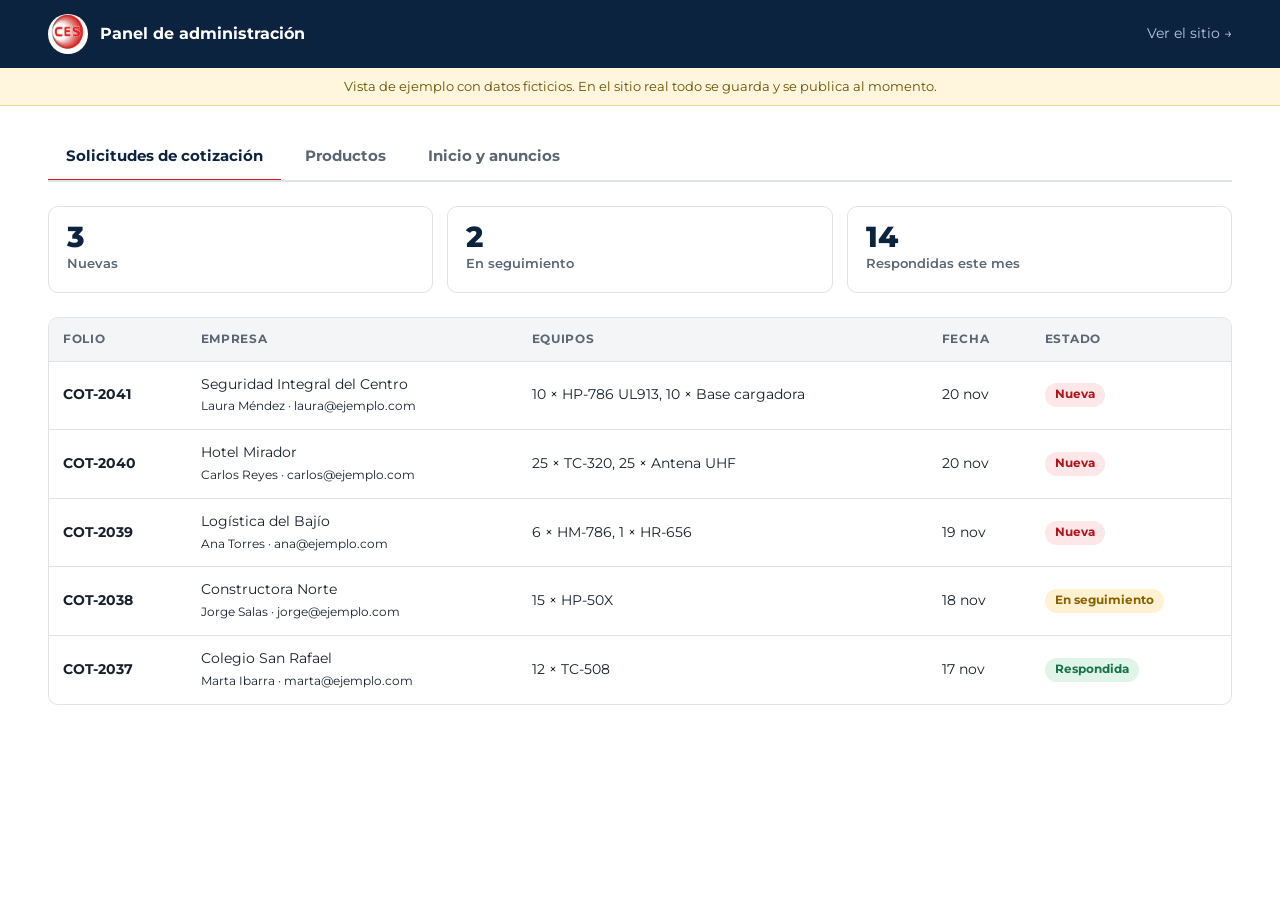
==== admin.html @ 91f78e41 "Mockup inicial del sitio de catalogo y cotizacion de CES Co-Authored-By: Claude Sonnet 5.5 <noreply@" ====
<!doctype html>
<html lang="es-MX">
<head>
  <meta charset="utf-8">
  <meta name="viewport" content="width=device-width, initial-scale=1">
  <title>Panel de administración · CES</title>
  <meta name="robots" content="noindex">
  <link rel="icon" href="data:image/svg+xml,%3Csvg xmlns=%27http://www.w3.org/2000/svg%27 viewBox=%270 0 32 32%27%3E%3Ccircle cx=%2716%27 cy=%2716%27 r=%2716%27 fill=%27%23d71920%27/%3E%3C/svg%3E">
  <link rel="preconnect" href="https://fonts.googleapis.com">
  <link rel="preconnect" href="https://fonts.gstatic.com" crossorigin>
  <link href="https://fonts.googleapis.com/css2?family=Montserrat:wght@400;500;600;700;800&display=swap" rel="stylesheet">
  <link rel="stylesheet" href="styles.css">
</head>
<body data-page="admin">
  <div id="site-header" hidden></div>
  <svg width="0" height="0" style="position:absolute" aria-hidden="true"><defs>
    <symbol id="i-image" viewBox="0 0 24 24"><rect x="3" y="5" width="18" height="14" rx="2"/><circle cx="9" cy="10" r="1.6"/><path d="M4 18l5-5 4 4 3-3 4 4"/></symbol>
    <symbol id="i-trash" viewBox="0 0 24 24"><path d="M4 7h16M9 7V4h6v3M6 7l1 13h10l1-13"/></symbol>
  </defs></svg>

  <div class="admin-top">
    <div class="wrap">
      <div class="who"><img src="img/ces-logo.webp" alt="CES"> Panel de administración</div>
      <a href="index.html">Ver el sitio →</a>
    </div>
  </div>
  <div class="admin-note">Vista de ejemplo con datos ficticios. En el sitio real todo se guarda y se publica al momento.</div>

  <main class="wrap">
    <div class="tabs" role="tablist" id="tabs">
      <button class="tab is-active" role="tab" data-tab="solicitudes">Solicitudes de cotización</button>
      <button class="tab" role="tab" data-tab="productos">Productos</button>
      <button class="tab" role="tab" data-tab="inicio">Inicio y anuncios</button>
    </div>

    <!-- SOLICITUDES -->
    <section class="panel" id="panel-solicitudes">
      <div class="stat-row">
        <div class="stat"><b>3</b><small>Nuevas</small></div>
        <div class="stat"><b>2</b><small>En seguimiento</small></div>
        <div class="stat"><b>14</b><small>Respondidas este mes</small></div>
      </div>
      <div class="table-wrap">
        <table class="table">
          <thead><tr><th>Folio</th><th>Empresa</th><th>Equipos</th><th>Fecha</th><th>Estado</th></tr></thead>
          <tbody>
            <tr><td><strong>COT-2041</strong></td><td>Seguridad Integral del Centro<br><small>Laura Méndez · laura@ejemplo.com</small></td><td>10 × HP-786 UL913, 10 × Base cargadora</td><td>20 nov</td><td><span class="badge b-new">Nueva</span></td></tr>
            <tr><td><strong>COT-2040</strong></td><td>Hotel Mirador<br><small>Carlos Reyes · carlos@ejemplo.com</small></td><td>25 × TC-320, 25 × Antena UHF</td><td>20 nov</td><td><span class="badge b-new">Nueva</span></td></tr>
            <tr><td><strong>COT-2039</strong></td><td>Logística del Bajío<br><small>Ana Torres · ana@ejemplo.com</small></td><td>6 × HM-786, 1 × HR-656</td><td>19 nov</td><td><span class="badge b-new">Nueva</span></td></tr>
            <tr><td><strong>COT-2038</strong></td><td>Constructora Norte<br><small>Jorge Salas · jorge@ejemplo.com</small></td><td>15 × HP-50X</td><td>18 nov</td><td><span class="badge b-wait">En seguimiento</span></td></tr>
            <tr><td><strong>COT-2037</strong></td><td>Colegio San Rafael<br><small>Marta Ibarra · marta@ejemplo.com</small></td><td>12 × TC-508</td><td>17 nov</td><td><span class="badge b-done">Respondida</span></td></tr>
          </tbody>
        </table>
      </div>
    </section>

    <!-- PRODUCTOS -->
    <section class="panel" id="panel-productos" hidden>
      <div class="panel-tools">
        <input type="search" id="p-search" placeholder="Buscar producto…" class="field" style="padding:10px 12px;border:2px solid var(--line);border-radius:8px;min-width:240px" aria-label="Buscar producto">
        <button type="button" class="btn btn-red btn-sm" id="new-btn">+ Nuevo producto</button>
      </div>
      <div class="table-wrap">
        <table class="table">
          <thead><tr><th></th><th>Producto</th><th>Categoría</th><th>Tecnología</th><th>Visible</th><th></th></tr></thead>
          <tbody id="p-rows"></tbody>
        </table>
      </div>

      <form class="admin-form" id="p-form" hidden style="margin-top:28px" onsubmit="return false">
        <h2 class="full" style="font-size:1.2rem;color:var(--navy)" id="p-form-title">Producto</h2>
        <label class="field">Modelo<input id="pf-nombre"></label>
        <label class="field">Categoría<select id="pf-cat"></select></label>
        <label class="field">Tecnología<select id="pf-tec"><option>Analógico</option><option>Digital DMR</option><option>PoC</option><option>—</option></select></label>
        <label class="field">Potencia<input id="pf-pot"></label>
        <label class="field full">Resumen<textarea id="pf-res"></textarea></label>
        <div class="full">
          <div class="field" style="margin-bottom:8px">Fotos</div>
          <div class="photo-grid" id="pf-photos"></div>
          <div class="drop" style="margin-top:12px"><svg class="i"><use href="#i-image"/></svg><span>Arrastra fotos aquí o haz clic para subirlas</span></div>
        </div>
        <div class="full" style="display:flex;gap:10px">
          <button type="button" class="btn btn-red" id="p-save">Guardar</button>
          <button type="button" class="btn btn-line" id="p-cancel">Cancelar</button>
        </div>
      </form>
    </section>

    <!-- INICIO -->
    <section class="panel" id="panel-inicio" hidden>
      <div class="admin-form">
        <h2 class="full" style="font-size:1.2rem;color:var(--navy)">Anuncio y portada</h2>
        <label class="field full">Banner de anuncio<input value="Catálogo 2026 ya disponible · Pide tu cotización"></label>
        <label class="field">Mostrar desde<input type="date" value="2026-11-01"></label>
        <label class="field">Hasta<input type="date" value="2026-12-31"></label>
        <label class="field full">Título de la portada<input value="Lo mejor para tu comunicación"></label>
        <label class="field full">Texto de la portada<textarea>Radios portátiles, móviles, repetidores y accesorios para tu negocio o tu canal de distribución.</textarea></label>
        <div class="full"><div class="field" style="margin-bottom:8px">Imagen de portada</div>
          <div class="drop"><svg class="i"><use href="#i-image"/></svg><span>Cambiar imagen</span></div></div>
        <div class="full"><button type="button" class="btn btn-red" id="home-save">Guardar cambios</button></div>
      </div>
    </section>
  </main>

  <div class="toast" id="toast" role="status" aria-live="polite"></div>

  <script src="productos.js"></script>
  <script>
    const $ = (s, p = document) => p.querySelector(s);
    const $$ = (s, p = document) => [...p.querySelectorAll(s)];
    const toast = (m) => { const t = $("#toast"); t.textContent = m; t.classList.add("show"); setTimeout(() => t.classList.remove("show"), 2200); };

    // Pestañas
    $("#tabs").addEventListener("click", (e) => {
      const tab = e.target.closest(".tab"); if (!tab) return;
      $$(".tab").forEach((t) => t.classList.toggle("is-active", t === tab));
      $$(".panel").forEach((p) => (p.hidden = p.id !== "panel-" + tab.dataset.tab));
    });

    // Tabla de productos
    const hidden = new Set(["pd416"]);
    function rows() {
      const q = $("#p-search").value.trim().toLowerCase();
      $("#p-rows").innerHTML = PRODUCTS.filter((p) => !q || p.nombre.toLowerCase().includes(q)).map((p) => `
        <tr>
          <td><div class="t-thumb">${p.img ? `<img src="${p.img}" alt="">` : ""}</div></td>
          <td><strong>${p.nombre}</strong><br><small>${p.potencia}</small></td>
          <td>${findCategory(p.cat).corto}</td><td>${p.tec}</td>
          <td><span class="badge ${hidden.has(p.id) ? "b-off" : "b-done"}">${hidden.has(p.id) ? "Oculto" : "Publicado"}</span></td>
          <td><button type="button" class="btn btn-line btn-sm" data-edit="${p.id}">Editar</button></td>
        </tr>`).join("");
    }
    $("#p-search").addEventListener("input", rows);
    $("#pf-cat").innerHTML = CATEGORIES.map((c) => `<option value="${c.id}">${c.nombre}</option>`).join("");

    function openForm(p) {
      $("#p-form").hidden = false;
      $("#p-form-title").textContent = p ? "Editar " + p.nombre : "Nuevo producto";
      $("#pf-nombre").value = p ? p.nombre : "";
      $("#pf-cat").value = p ? p.cat : CATEGORIES[0].id;
      $("#pf-tec").value = p ? p.tec : "Analógico";
      $("#pf-pot").value = p ? p.potencia : "";
      $("#pf-res").value = p ? p.resumen : "";
      $("#pf-photos").innerHTML = (p ? p.galeria : []).map((f) => `<div class="photo"><img src="${f}" alt=""><button type="button" aria-label="Quitar foto"><svg class="i"><use href="#i-trash"/></svg></button></div>`).join("");
      $("#p-form").scrollIntoView({ behavior: "smooth" });
    }
    $("#p-rows").addEventListener("click", (e) => { const b = e.target.closest("[data-edit]"); if (b) openForm(findProduct(b.dataset.edit)); });
    $("#new-btn").addEventListener("click", () => openForm(null));
    $("#p-cancel").addEventListener("click", () => ($("#p-form").hidden = true));
    $("#p-save").addEventListener("click", () => { $("#p-form").hidden = true; toast("Producto guardado (ejemplo)"); });
    $("#pf-photos").addEventListener("click", (e) => { const b = e.target.closest("button"); if (b) b.closest(".photo").remove(); });
    $("#home-save").addEventListener("click", () => toast("Cambios guardados (ejemplo)"));
    rows();
  </script>
</body>
</html>
---- styles.css ----
/* CES · mockup · estilos
   Idea: catálogo técnico y confiable. Rojo CES para la acción, azul para los títulos,
   y una regla de "frecuencias" (marcas finas) como detalle de marca. */

:root {
  --red: #d71920;
  --red-dark: #b3121a;
  --blue: #1f5fae;
  --navy: #0c2340;
  --ink: #17202b;
  --mute: #5b6675;
  --line: #dfe3e8;
  --bg: #f4f5f7;
  --white: #ffffff;
  --radius: 10px;
  --font: "Montserrat", "Segoe UI", Arial, sans-serif;
  --gutter: clamp(16px, 4vw, 48px);
  --max: 1280px;
  --shadow: 0 1px 2px rgba(12, 35, 64, .06), 0 8px 24px rgba(12, 35, 64, .08);
}

*, *::before, *::after { box-sizing: border-box; }
[hidden] { display: none !important; }
html { scroll-behavior: smooth; }
body { margin: 0; background: var(--white); color: var(--ink); font-family: var(--font); font-size: 16px; line-height: 1.55; -webkit-font-smoothing: antialiased; }
img { display: block; max-width: 100%; }
a { color: inherit; text-decoration: none; }
h1, h2, h3, h4 { margin: 0; line-height: 1.15; letter-spacing: -.01em; }
p { margin: 0; }
ul { margin: 0; padding: 0; list-style: none; }
button { font: inherit; cursor: pointer; }
:focus-visible { outline: 3px solid var(--blue); outline-offset: 2px; }

.i { width: 1.15em; height: 1.15em; flex: none; fill: none; stroke: currentColor; stroke-width: 1.6; stroke-linecap: round; stroke-linejoin: round; vertical-align: -.2em; }
.wrap { width: 100%; max-width: var(--max); margin: 0 auto; padding: 0 var(--gutter); }

/* ---------- Botones ---------- */
.btn { display: inline-flex; align-items: center; justify-content: center; gap: 8px; padding: 13px 22px; border-radius: 8px; border: 2px solid transparent; font-weight: 700; font-size: .95rem; transition: background .15s, color .15s, border-color .15s; }
.btn-red { background: var(--red); color: #fff; }
.btn-red:hover { background: var(--red-dark); }
.btn-line { border-color: var(--navy); color: var(--navy); background: transparent; }
.btn-line:hover { background: var(--navy); color: #fff; }
.btn-white { background: #fff; color: var(--navy); }
.btn-white:hover { background: var(--bg); }
.btn-ghost { background: transparent; color: var(--mute); padding: 8px 12px; border: 0; font-weight: 600; }
.btn-ghost:hover { color: var(--red); }
.btn-sm { padding: 9px 14px; font-size: .85rem; }
.btn-block { width: 100%; }

/* ---------- Cabecera ---------- */
.topbar { background: var(--navy); color: #cfd8e6; font-size: .78rem; }
.topbar .wrap { display: flex; justify-content: space-between; gap: 12px; padding-top: 7px; padding-bottom: 7px; }
.topbar a:hover { color: #fff; }
.site-header { position: sticky; top: 0; z-index: 30; background: #fff; border-bottom: 1px solid var(--line); }
.head-main { display: flex; align-items: center; gap: clamp(12px, 3vw, 32px); padding-top: 10px; padding-bottom: 10px; }
.brand img { width: 56px; height: 56px; object-fit: contain; }
.head-search { flex: 1; display: flex; max-width: 560px; margin-left: auto; border: 2px solid var(--line); border-radius: 8px; overflow: hidden; background: #fff; }
.head-search:focus-within { border-color: var(--blue); }
.head-search input { flex: 1; min-width: 0; border: 0; padding: 11px 14px; font: inherit; font-size: .92rem; outline: none; }
.head-search button { border: 0; background: var(--bg); padding: 0 16px; color: var(--navy); font-size: 1.1rem; }
.quote-btn { position: relative; display: inline-flex; align-items: center; gap: 8px; padding: 11px 16px; border-radius: 8px; background: var(--red); color: #fff; font-weight: 700; font-size: .9rem; white-space: nowrap; }
.quote-btn:hover { background: var(--red-dark); }
.quote-btn .count { min-width: 22px; height: 22px; padding: 0 6px; display: grid; place-items: center; border-radius: 11px; background: #fff; color: var(--red); font-size: .75rem; font-weight: 800; }
.catnav { border-top: 1px solid var(--line); background: #fff; }
.catnav .wrap { display: flex; gap: clamp(14px, 2.4vw, 30px); overflow-x: auto; scrollbar-width: none; }
.catnav a { padding: 11px 0; font-size: .86rem; font-weight: 600; color: var(--navy); white-space: nowrap; border-bottom: 3px solid transparent; }
.catnav a:hover { border-bottom-color: var(--red); }

/* ---------- Secciones ---------- */
.section { padding: clamp(48px, 7vw, 88px) 0; }
.section.alt { background: var(--bg); }
.section-head { display: flex; align-items: end; justify-content: space-between; gap: 24px; margin-bottom: 32px; flex-wrap: wrap; }
.eyebrow { display: block; margin-bottom: 10px; font-size: .74rem; font-weight: 700; letter-spacing: .14em; text-transform: uppercase; color: var(--red); }
.section-head h2 { font-size: clamp(1.6rem, 3vw, 2.3rem); color: var(--navy); font-weight: 800; }
.section-head p { max-width: 520px; color: var(--mute); }
/* Regla de frecuencias: detalle de marca */
.ruler { height: 14px; background: repeating-linear-gradient(90deg, var(--line) 0 1px, transparent 1px 8px), repeating-linear-gradient(90deg, #aab3bf 0 1px, transparent 1px 40px); background-size: 100% 6px, 100% 14px; background-repeat: repeat-x; background-position: bottom; opacity: .8; }

/* ---------- Hero ---------- */
.hero { position: relative; overflow: hidden; background: radial-gradient(circle at 78% 40%, #fff 0 30%, #eef0f3 60%, #e6e9ee 100%); border-bottom: 1px solid var(--line); }
.hero .wrap { display: grid; grid-template-columns: 1.05fr .95fr; gap: clamp(24px, 5vw, 64px); align-items: center; padding-top: clamp(36px, 6vw, 72px); padding-bottom: clamp(36px, 6vw, 72px); }
.hero h1 { font-size: clamp(2.2rem, 5.2vw, 4rem); font-weight: 800; color: var(--navy); }
.hero h1 em { font-style: normal; color: var(--red); }
.hero .lead { margin: 20px 0 28px; max-width: 520px; font-size: 1.08rem; color: var(--mute); }
.hero-cta { display: flex; flex-wrap: wrap; gap: 12px; }
.hero-art { justify-self: center; width: min(100%, 440px); border-radius: 18px; overflow: hidden; background: #fff; box-shadow: var(--shadow); }
.hero-art img { width: 100%; height: auto; mix-blend-mode: multiply; }
.hero-points { display: flex; flex-wrap: wrap; gap: 8px 24px; margin-top: 28px; font-size: .86rem; font-weight: 600; color: var(--navy); }
.hero-points span { display: inline-flex; align-items: center; gap: 6px; }
.hero-points .i { color: var(--red); }

/* ---------- Categorías ---------- */
.cat-grid { display: grid; grid-template-columns: repeat(auto-fit, minmax(150px, 1fr)); gap: 14px; }
.cat-card { display: flex; flex-direction: column; gap: 12px; padding: 22px 18px; border: 1px solid var(--line); border-radius: var(--radius); background: #fff; transition: border-color .15s, transform .15s, box-shadow .15s; }
.cat-card:hover { border-color: var(--red); transform: translateY(-3px); box-shadow: var(--shadow); }
.cat-card .i { width: 34px; height: 34px; color: var(--navy); stroke-width: 1.4; }
.cat-card strong { font-size: .95rem; color: var(--navy); line-height: 1.25; }
.cat-card small { color: var(--mute); font-size: .8rem; margin-top: -6px; }

/* ---------- Catálogo ---------- */
.filters { display: grid; grid-template-columns: 1fr auto auto auto; gap: 12px; align-items: end; margin-bottom: 18px; }
.field { display: flex; flex-direction: column; gap: 4px; font-size: .74rem; font-weight: 700; text-transform: uppercase; letter-spacing: .06em; color: var(--mute); }
.field input, .field select { padding: 11px 12px; border: 2px solid var(--line); border-radius: 8px; font: inherit; font-size: .92rem; font-weight: 500; text-transform: none; letter-spacing: 0; color: var(--ink); background: #fff; min-width: 150px; }
.field input:focus, .field select:focus { border-color: var(--blue); outline: none; }
.chips { display: flex; flex-wrap: wrap; gap: 8px; margin-bottom: 20px; }
.chip { padding: 8px 15px; border-radius: 999px; border: 1.5px solid var(--line); background: #fff; font-size: .84rem; font-weight: 600; color: var(--navy); }
.chip:hover { border-color: var(--navy); }
.chip.is-active { background: var(--navy); border-color: var(--navy); color: #fff; }
.active-note { display: flex; align-items: center; gap: 10px; margin-bottom: 16px; padding: 10px 14px; border-radius: 8px; background: #eaf1fb; color: var(--navy); font-size: .88rem; font-weight: 600; }
.results-count { margin-bottom: 14px; font-size: .86rem; color: var(--mute); }
.product-grid { display: grid; grid-template-columns: repeat(auto-fill, minmax(250px, 1fr)); gap: 20px; }
.card { display: flex; flex-direction: column; border: 1px solid var(--line); border-radius: var(--radius); background: #fff; overflow: hidden; transition: box-shadow .15s, border-color .15s; }
.card:hover { box-shadow: var(--shadow); border-color: #c7cdd6; }
.card-media { position: relative; aspect-ratio: 4 / 3; background: #f7f8fa; overflow: hidden; display: block; }
.card-media img { width: 100%; height: 100%; }
.card-media img.contain { object-fit: contain; padding: 14px; }
.card-media img.cover { object-fit: cover; }
.tag { position: absolute; top: 10px; left: 10px; padding: 4px 9px; border-radius: 4px; background: var(--navy); color: #fff; font-size: .68rem; font-weight: 700; letter-spacing: .06em; text-transform: uppercase; }
.card-body { display: flex; flex-direction: column; flex: 1; gap: 8px; padding: 16px; }
.card-body .brand-line { font-size: .72rem; font-weight: 700; letter-spacing: .1em; text-transform: uppercase; color: var(--red); }
.card-body h3 { font-size: 1.2rem; color: var(--navy); font-weight: 800; }
.card-body p { font-size: .88rem; color: var(--mute); flex: 1; }
.specs { display: flex; flex-wrap: wrap; gap: 6px; }
.spec { padding: 3px 9px; border-radius: 4px; background: var(--bg); font-size: .74rem; font-weight: 600; color: var(--navy); }
.card-actions { display: flex; gap: 8px; margin-top: 8px; }
.card-actions .btn { flex: 1; }
.empty { padding: 56px 0; text-align: center; color: var(--mute); }
/* Recuadro de foto pendiente */
.ph { width: 100%; height: 100%; display: flex; flex-direction: column; align-items: center; justify-content: center; gap: 4px; background: repeating-linear-gradient(135deg, #f1f3f6 0 12px, #eaedf1 12px 24px); color: var(--navy); }
.ph .i { width: 40px; height: 40px; stroke-width: 1.3; opacity: .7; }
.ph span { font-weight: 800; font-size: 1.05rem; }
.ph small { font-size: .72rem; color: var(--mute); text-transform: uppercase; letter-spacing: .08em; }

/* ---------- Industrias ---------- */
.ind-grid { display: grid; grid-template-columns: repeat(4, 1fr); gap: 16px; }
.ind-card { position: relative; aspect-ratio: 4 / 3; border-radius: var(--radius); overflow: hidden; background: var(--navy); display: block; border: 0; padding: 0; text-align: left; }
.ind-card img { width: 100%; height: 100%; object-fit: cover; transition: transform .35s; }
.ind-card:hover img { transform: scale(1.05); }
.ind-card::after { content: ""; position: absolute; inset: 0; background: linear-gradient(180deg, transparent 40%, rgba(12, 35, 64, .88)); }
.ind-card span { position: absolute; left: 16px; right: 16px; bottom: 14px; z-index: 1; color: #fff; font-weight: 800; font-size: 1.05rem; display: flex; justify-content: space-between; align-items: center; }
.ind-card small { font-weight: 600; font-size: .75rem; opacity: .85; }
.ind-card:first-child { grid-column: span 2; aspect-ratio: auto; }

/* ---------- Marcas y confianza ---------- */
.brands { display: flex; flex-wrap: wrap; gap: 14px; }
.brand-pill { flex: 1 1 180px; padding: 22px 18px; border: 1px solid var(--line); border-radius: var(--radius); background: #fff; text-align: center; }
.brand-pill b { display: block; font-size: 1.15rem; letter-spacing: .02em; color: var(--navy); }
.brand-pill small { color: var(--mute); font-size: .78rem; }
.brand-pill.main { border-color: var(--red); }
.brand-pill.main b { color: var(--red); }
.trust { display: grid; grid-template-columns: repeat(auto-fit, minmax(220px, 1fr)); gap: 24px; }
.trust-item { display: flex; gap: 14px; }
.trust-item .i { width: 34px; height: 34px; color: var(--red); stroke-width: 1.4; margin-top: 2px; }
.trust-item h3 { font-size: 1.02rem; color: var(--navy); margin-bottom: 4px; }
.trust-item p { font-size: .9rem; color: var(--mute); }
.cta-band { background: var(--navy); color: #fff; }
.cta-band .wrap { display: flex; align-items: center; justify-content: space-between; gap: 24px; flex-wrap: wrap; padding-top: 44px; padding-bottom: 44px; }
.cta-band h2 { font-size: clamp(1.4rem, 2.6vw, 2rem); font-weight: 800; }
.cta-band p { color: #b9c6da; margin-top: 6px; }

/* ---------- Ficha de producto ---------- */
.crumbs { padding: 18px 0; font-size: .82rem; color: var(--mute); }
.crumbs a:hover { color: var(--red); }
.pdp { display: grid; grid-template-columns: 1.1fr .9fr; gap: clamp(24px, 4vw, 56px); padding-bottom: 56px; }
.gallery-main { aspect-ratio: 1 / 1; border: 1px solid var(--line); border-radius: var(--radius); background: #f7f8fa; overflow: hidden; }
.gallery-main img { width: 100%; height: 100%; }
.gallery-main img.contain { object-fit: contain; padding: 24px; }
.gallery-main img.cover { object-fit: cover; }
.thumbs { display: flex; gap: 10px; margin-top: 12px; flex-wrap: wrap; }
.thumb { width: 78px; height: 78px; padding: 0; border: 2px solid var(--line); border-radius: 8px; overflow: hidden; background: #f7f8fa; }
.thumb.is-active { border-color: var(--red); }
.thumb img { width: 100%; height: 100%; object-fit: cover; }
.pdp-info h1 { font-size: clamp(1.9rem, 3.4vw, 2.7rem); font-weight: 800; color: var(--navy); margin: 4px 0 12px; }
.pdp-info .resumen { color: var(--mute); font-size: 1.05rem; margin-bottom: 20px; }
.feature-list { display: grid; gap: 10px; margin: 20px 0 26px; }
.feature-list li { display: flex; gap: 10px; font-size: .95rem; }
.feature-list .i { color: var(--red); margin-top: 3px; }
.buy-box { display: flex; flex-wrap: wrap; align-items: center; gap: 12px; padding: 18px; border: 1px solid var(--line); border-radius: var(--radius); background: var(--bg); }
.qty { display: inline-flex; align-items: center; border: 2px solid var(--line); border-radius: 8px; background: #fff; overflow: hidden; }
.qty button { width: 38px; height: 42px; border: 0; background: transparent; font-size: 1.2rem; font-weight: 700; color: var(--navy); }
.qty button:hover { background: var(--bg); }
.qty output, .qty input { width: 44px; text-align: center; font-weight: 700; border: 0; font: inherit; background: transparent; }
.buy-box .note { flex-basis: 100%; font-size: .8rem; color: var(--mute); }
.spec-table { width: 100%; border-collapse: collapse; margin-top: 8px; }
.spec-table th, .spec-table td { padding: 11px 14px; text-align: left; font-size: .92rem; border-bottom: 1px solid var(--line); }
.spec-table th { width: 38%; color: var(--mute); font-weight: 600; background: var(--bg); }
.tags-ind { display: flex; flex-wrap: wrap; gap: 8px; margin-top: 12px; }

/* ---------- Cotización ---------- */
.quote-layout { display: grid; grid-template-columns: 1.3fr .9fr; gap: clamp(24px, 4vw, 48px); padding-bottom: 72px; align-items: start; }
.quote-list { border: 1px solid var(--line); border-radius: var(--radius); overflow: hidden; }
.q-row { display: grid; grid-template-columns: 84px 1fr auto auto; align-items: center; gap: 16px; padding: 14px 16px; border-bottom: 1px solid var(--line); }
.q-row:last-child { border-bottom: 0; }
.q-thumb { width: 84px; height: 72px; border-radius: 8px; overflow: hidden; background: #f7f8fa; }
.q-thumb img { width: 100%; height: 100%; }
.q-thumb img.contain { object-fit: contain; padding: 6px; }
.q-thumb img.cover { object-fit: cover; }
.q-thumb .ph .i { width: 24px; height: 24px; }
.q-thumb .ph span, .q-thumb .ph small { display: none; }
.q-name strong { display: block; color: var(--navy); font-weight: 800; }
.q-name small { color: var(--mute); font-size: .8rem; }
.form-card { padding: 22px; border: 1px solid var(--line); border-radius: var(--radius); background: var(--bg); position: sticky; top: 140px; }
.form-card h2 { font-size: 1.25rem; color: var(--navy); margin-bottom: 4px; }
.form-card > p { color: var(--mute); font-size: .88rem; margin-bottom: 16px; }
.form-grid { display: grid; gap: 12px; margin-bottom: 16px; }
.form-grid .field input, .form-grid .field select, .form-grid .field textarea { width: 100%; padding: 11px 12px; border: 2px solid var(--line); border-radius: 8px; font: inherit; font-size: .92rem; font-weight: 500; text-transform: none; letter-spacing: 0; background: #fff; color: var(--ink); }
.form-grid .field textarea { min-height: 84px; resize: vertical; }
.form-grid .field input:focus, .form-grid .field textarea:focus { border-color: var(--blue); outline: none; }
.btn-wa { background: #1faa59; color: #fff; }
.btn-wa:hover { background: #17894a; }
.form-actions { display: grid; gap: 10px; }
.done { text-align: center; padding: 56px 20px 80px; max-width: 560px; margin: 0 auto; }
.done .i { width: 56px; height: 56px; color: #1faa59; stroke-width: 1.6; }
.done h1 { font-size: 1.9rem; color: var(--navy); margin: 14px 0 8px; }
.done p { color: var(--mute); margin-bottom: 22px; }

/* ---------- Panel de administración ---------- */
.admin-top { background: var(--navy); color: #fff; }
.admin-top .wrap { display: flex; align-items: center; justify-content: space-between; gap: 16px; padding-top: 14px; padding-bottom: 14px; }
.admin-top img { width: 40px; height: 40px; background: #fff; border-radius: 50%; }
.admin-top .who { display: flex; align-items: center; gap: 12px; font-weight: 700; }
.admin-top a { color: #b9c6da; font-size: .88rem; }
.admin-top a:hover { color: #fff; }
.admin-note { background: #fff6dd; border-bottom: 1px solid #ecd9a1; color: #6b5200; font-size: .84rem; padding: 8px 0; text-align: center; }
.tabs { display: flex; gap: 6px; border-bottom: 2px solid var(--line); margin: 28px 0 24px; overflow-x: auto; }
.tab { padding: 11px 18px; border: 0; background: transparent; font-weight: 700; font-size: .92rem; color: var(--mute); border-bottom: 3px solid transparent; margin-bottom: -2px; white-space: nowrap; }
.tab.is-active { color: var(--navy); border-bottom-color: var(--red); }
.panel[hidden] { display: none; }
.stat-row { display: grid; grid-template-columns: repeat(auto-fit, minmax(160px, 1fr)); gap: 14px; margin-bottom: 24px; }
.stat { padding: 16px 18px; border: 1px solid var(--line); border-radius: var(--radius); }
.stat b { display: block; font-size: 1.8rem; color: var(--navy); font-weight: 800; line-height: 1; }
.stat small { color: var(--mute); font-weight: 600; font-size: .8rem; }
.table-wrap { overflow-x: auto; border: 1px solid var(--line); border-radius: var(--radius); }
.table { width: 100%; border-collapse: collapse; min-width: 640px; }
.table th, .table td { padding: 12px 14px; text-align: left; font-size: .88rem; border-bottom: 1px solid var(--line); vertical-align: middle; }
.table th { background: var(--bg); color: var(--mute); font-size: .74rem; letter-spacing: .06em; text-transform: uppercase; }
.table tr:last-child td { border-bottom: 0; }
.table .t-thumb { width: 52px; height: 44px; border-radius: 6px; overflow: hidden; background: #f7f8fa; }
.table .t-thumb img { width: 100%; height: 100%; object-fit: cover; }
.badge { display: inline-block; padding: 3px 10px; border-radius: 999px; font-size: .72rem; font-weight: 700; }
.b-new { background: #fde7e8; color: var(--red-dark); }
.b-done { background: #e1f4e8; color: #17744a; }
.b-wait { background: #fff1d1; color: #8a6200; }
.b-off { background: #eceff3; color: var(--mute); }
.panel-tools { display: flex; justify-content: space-between; gap: 12px; margin-bottom: 14px; flex-wrap: wrap; }
.admin-form { display: grid; grid-template-columns: 1fr 1fr; gap: 16px; max-width: 760px; }
.admin-form .full { grid-column: 1 / -1; }
.admin-form .field input, .admin-form .field textarea, .admin-form .field select { width: 100%; }
.admin-form textarea { padding: 11px 12px; border: 2px solid var(--line); border-radius: 8px; font: inherit; min-height: 90px; }
.drop { display: grid; place-items: center; gap: 6px; padding: 28px; border: 2px dashed #b7c0cc; border-radius: var(--radius); color: var(--mute); text-align: center; background: var(--bg); }
.drop .i { width: 30px; height: 30px; }
.photo-grid { display: grid; grid-template-columns: repeat(auto-fill, minmax(150px, 1fr)); gap: 12px; }
.photo { position: relative; aspect-ratio: 1; border-radius: 8px; overflow: hidden; border: 1px solid var(--line); background: #f7f8fa; }
.photo img { width: 100%; height: 100%; object-fit: cover; }
.photo button { position: absolute; top: 6px; right: 6px; width: 28px; height: 28px; border-radius: 50%; border: 0; background: rgba(12, 35, 64, .8); color: #fff; display: grid; place-items: center; }

/* ---------- Pie ---------- */
.site-footer { background: var(--navy); color: #b9c6da; font-size: .9rem; }
.foot-grid { display: grid; grid-template-columns: 1.6fr 1fr 1fr 1fr; gap: 36px; padding-top: 52px; padding-bottom: 36px; }
.foot-logo { width: 64px; height: 64px; object-fit: contain; background: #fff; border-radius: 50%; margin-bottom: 14px; }
.site-footer h4 { color: #fff; font-size: .8rem; letter-spacing: .12em; text-transform: uppercase; margin-bottom: 14px; }
.site-footer li { margin-bottom: 8px; }
.site-footer a:hover { color: #fff; text-decoration: underline; }
.foot-base { display: flex; justify-content: space-between; gap: 16px; flex-wrap: wrap; padding-top: 18px; padding-bottom: 22px; border-top: 1px solid rgba(255, 255, 255, .12); font-size: .78rem; }

/* ---------- Aviso ---------- */
.toast { position: fixed; left: 50%; bottom: 24px; transform: translate(-50%, 24px); padding: 12px 20px; border-radius: 8px; background: var(--navy); color: #fff; font-weight: 600; font-size: .9rem; box-shadow: var(--shadow); opacity: 0; pointer-events: none; transition: opacity .2s, transform .2s; z-index: 60; max-width: calc(100vw - 32px); }
.toast.show { opacity: 1; transform: translate(-50%, 0); }

/* ---------- Pantallas chicas ---------- */
@media (max-width: 960px) {
  .hero .wrap { grid-template-columns: 1fr; }
  .hero-art { order: -1; width: min(100%, 320px); }
  .filters { grid-template-columns: 1fr 1fr; }
  .filters .field:first-child { grid-column: 1 / -1; }
  .field input, .field select { min-width: 0; width: 100%; }
  .ind-grid { grid-template-columns: repeat(2, 1fr); }
  .ind-card:first-child { grid-column: span 2; aspect-ratio: 16 / 9; }
  .pdp, .quote-layout { grid-template-columns: 1fr; }
  .form-card { position: static; }
  .foot-grid { grid-template-columns: 1fr 1fr; }
}
@media (max-width: 600px) {
  .topbar .wrap > span:first-child { display: none; }
  .topbar .wrap { justify-content: center; }
  .head-main { flex-wrap: wrap; }
  .head-search { order: 3; flex-basis: 100%; max-width: none; margin-left: 0; }
  .quote-btn { margin-left: auto; }
  .q-row { grid-template-columns: 64px 1fr auto; }
  .q-row > :last-child { grid-column: 2 / -1; justify-self: start; }
  .q-thumb { width: 64px; height: 56px; }
  .admin-form { grid-template-columns: 1fr; }
  .foot-grid { grid-template-columns: 1fr; }
  .section-head { align-items: start; }
}
@media (prefers-reduced-motion: reduce) {
  * { transition: none !important; scroll-behavior: auto !important; }
}
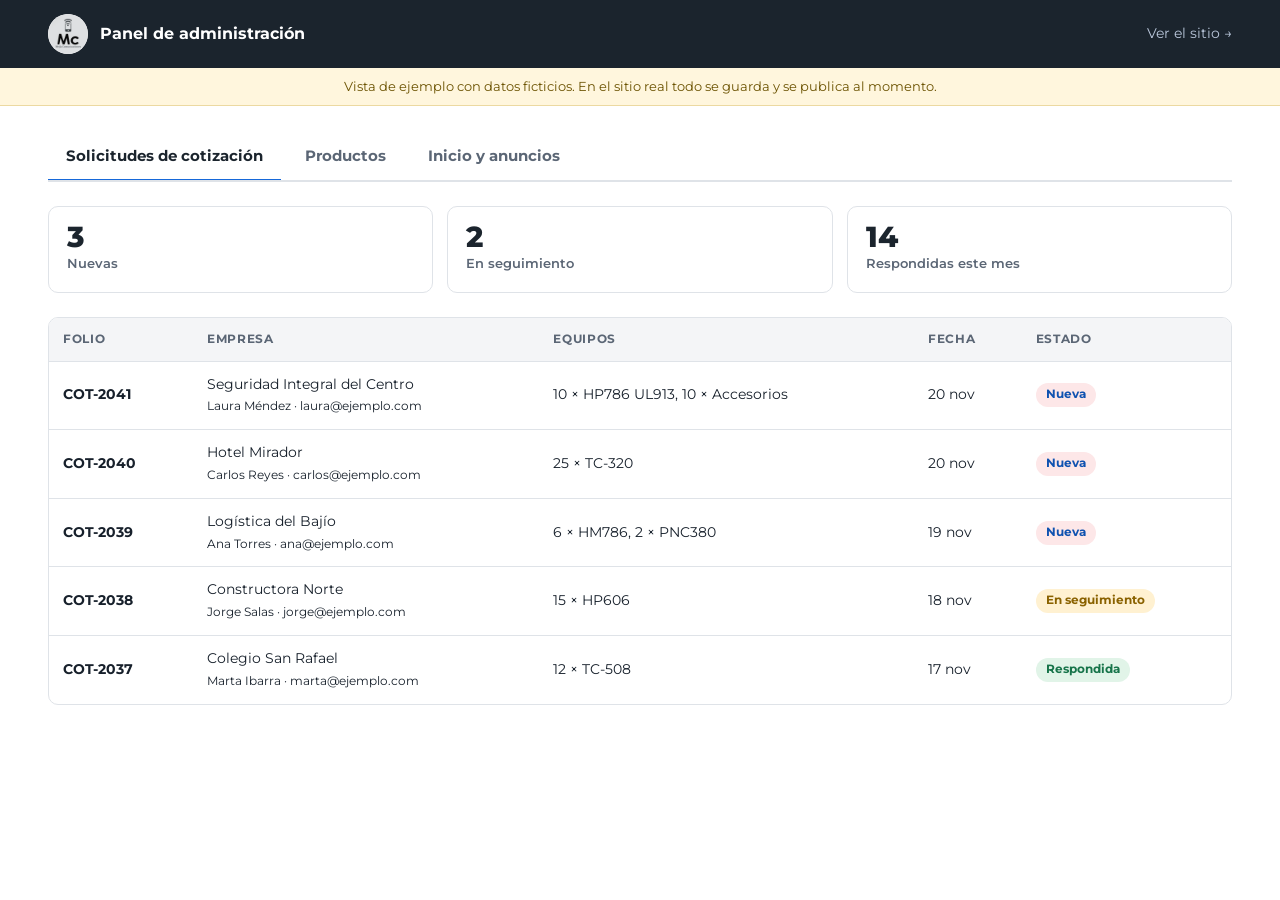
==== commit 5bfdd25f: "Adaptar mockup a Mejia Comunicaciones: marca, productos reales y contacto Co-Authored-By: Claude Son" ====
--- a/admin.html
+++ b/admin.html
@@ -3,7 +3,7 @@
 <head>
   <meta charset="utf-8">
   <meta name="viewport" content="width=device-width, initial-scale=1">
-  <title>Panel de administración · CES</title>
+  <title>Panel de administración · Mejía Comunicaciones</title>
   <meta name="robots" content="noindex">
   <link rel="icon" href="data:image/svg+xml,%3Csvg xmlns=%27http://www.w3.org/2000/svg%27 viewBox=%270 0 32 32%27%3E%3Ccircle cx=%2716%27 cy=%2716%27 r=%2716%27 fill=%27%23d71920%27/%3E%3C/svg%3E">
   <link rel="preconnect" href="https://fonts.googleapis.com">
@@ -20,7 +20,7 @@
 
   <div class="admin-top">
     <div class="wrap">
-      <div class="who"><img src="img/ces-logo.webp" alt="CES"> Panel de administración</div>
+      <div class="who"><img src="img/mc-logo.webp" alt="Mejía Comunicaciones"> Panel de administración</div>
       <a href="index.html">Ver el sitio →</a>
     </div>
   </div>
@@ -44,10 +44,10 @@
         <table class="table">
           <thead><tr><th>Folio</th><th>Empresa</th><th>Equipos</th><th>Fecha</th><th>Estado</th></tr></thead>
           <tbody>
-            <tr><td><strong>COT-2041</strong></td><td>Seguridad Integral del Centro<br><small>Laura Méndez · laura@ejemplo.com</small></td><td>10 × HP-786 UL913, 10 × Base cargadora</td><td>20 nov</td><td><span class="badge b-new">Nueva</span></td></tr>
-            <tr><td><strong>COT-2040</strong></td><td>Hotel Mirador<br><small>Carlos Reyes · carlos@ejemplo.com</small></td><td>25 × TC-320, 25 × Antena UHF</td><td>20 nov</td><td><span class="badge b-new">Nueva</span></td></tr>
-            <tr><td><strong>COT-2039</strong></td><td>Logística del Bajío<br><small>Ana Torres · ana@ejemplo.com</small></td><td>6 × HM-786, 1 × HR-656</td><td>19 nov</td><td><span class="badge b-new">Nueva</span></td></tr>
-            <tr><td><strong>COT-2038</strong></td><td>Constructora Norte<br><small>Jorge Salas · jorge@ejemplo.com</small></td><td>15 × HP-50X</td><td>18 nov</td><td><span class="badge b-wait">En seguimiento</span></td></tr>
+            <tr><td><strong>COT-2041</strong></td><td>Seguridad Integral del Centro<br><small>Laura Méndez · laura@ejemplo.com</small></td><td>10 × HP786 UL913, 10 × Accesorios</td><td>20 nov</td><td><span class="badge b-new">Nueva</span></td></tr>
+            <tr><td><strong>COT-2040</strong></td><td>Hotel Mirador<br><small>Carlos Reyes · carlos@ejemplo.com</small></td><td>25 × TC-320</td><td>20 nov</td><td><span class="badge b-new">Nueva</span></td></tr>
+            <tr><td><strong>COT-2039</strong></td><td>Logística del Bajío<br><small>Ana Torres · ana@ejemplo.com</small></td><td>6 × HM786, 2 × PNC380</td><td>19 nov</td><td><span class="badge b-new">Nueva</span></td></tr>
+            <tr><td><strong>COT-2038</strong></td><td>Constructora Norte<br><small>Jorge Salas · jorge@ejemplo.com</small></td><td>15 × HP606</td><td>18 nov</td><td><span class="badge b-wait">En seguimiento</span></td></tr>
             <tr><td><strong>COT-2037</strong></td><td>Colegio San Rafael<br><small>Marta Ibarra · marta@ejemplo.com</small></td><td>12 × TC-508</td><td>17 nov</td><td><span class="badge b-done">Respondida</span></td></tr>
           </tbody>
         </table>
@@ -90,11 +90,11 @@
     <section class="panel" id="panel-inicio" hidden>
       <div class="admin-form">
         <h2 class="full" style="font-size:1.2rem;color:var(--navy)">Anuncio y portada</h2>
-        <label class="field full">Banner de anuncio<input value="Catálogo 2026 ya disponible · Pide tu cotización"></label>
+        <label class="field full">Banner de anuncio<input value="¡Ya llegó el BP526! Pide tu cotización"></label>
         <label class="field">Mostrar desde<input type="date" value="2026-11-01"></label>
         <label class="field">Hasta<input type="date" value="2026-12-31"></label>
-        <label class="field full">Título de la portada<input value="Lo mejor para tu comunicación"></label>
-        <label class="field full">Texto de la portada<textarea>Radios portátiles, móviles, repetidores y accesorios para tu negocio o tu canal de distribución.</textarea></label>
+        <label class="field full">Título de la portada<input value="El radio correcto para cada operación"></label>
+        <label class="field full">Texto de la portada<textarea>Equipos Hytera, Motorola y Kenwood: portátiles, móviles, PoC y accesorios.</textarea></label>
         <div class="full"><div class="field" style="margin-bottom:8px">Imagen de portada</div>
           <div class="drop"><svg class="i"><use href="#i-image"/></svg><span>Cambiar imagen</span></div></div>
         <div class="full"><button type="button" class="btn btn-red" id="home-save">Guardar cambios</button></div>
--- a/styles.css
+++ b/styles.css
@@ -1,12 +1,12 @@
-/* CES · mockup · estilos
-   Idea: catálogo técnico y confiable. Rojo CES para la acción, azul para los títulos,
-   y una regla de "frecuencias" (marcas finas) como detalle de marca. */
+/* Mejía Comunicaciones · mockup · estilos
+   Idea: catálogo técnico y confiable. Carbón del logo Mc para la estructura,
+   azul eléctrico (el de sus publicaciones) para la acción. */
 
 :root {
-  --red: #d71920;
-  --red-dark: #b3121a;
-  --blue: #1f5fae;
-  --navy: #0c2340;
+  --accent: #1668d9;
+  --accent-dark: #0f52b0;
+  --blue: #1668d9;
+  --navy: #1b242d;
   --ink: #17202b;
   --mute: #5b6675;
   --line: #dfe3e8;
@@ -36,14 +36,14 @@
 
 /* ---------- Botones ---------- */
 .btn { display: inline-flex; align-items: center; justify-content: center; gap: 8px; padding: 13px 22px; border-radius: 8px; border: 2px solid transparent; font-weight: 700; font-size: .95rem; transition: background .15s, color .15s, border-color .15s; }
-.btn-red { background: var(--red); color: #fff; }
-.btn-red:hover { background: var(--red-dark); }
+.btn-red { background: var(--accent); color: #fff; }
+.btn-red:hover { background: var(--accent-dark); }
 .btn-line { border-color: var(--navy); color: var(--navy); background: transparent; }
 .btn-line:hover { background: var(--navy); color: #fff; }
 .btn-white { background: #fff; color: var(--navy); }
 .btn-white:hover { background: var(--bg); }
 .btn-ghost { background: transparent; color: var(--mute); padding: 8px 12px; border: 0; font-weight: 600; }
-.btn-ghost:hover { color: var(--red); }
+.btn-ghost:hover { color: var(--accent); }
 .btn-sm { padding: 9px 14px; font-size: .85rem; }
 .btn-block { width: 100%; }
 
@@ -58,19 +58,19 @@
 .head-search:focus-within { border-color: var(--blue); }
 .head-search input { flex: 1; min-width: 0; border: 0; padding: 11px 14px; font: inherit; font-size: .92rem; outline: none; }
 .head-search button { border: 0; background: var(--bg); padding: 0 16px; color: var(--navy); font-size: 1.1rem; }
-.quote-btn { position: relative; display: inline-flex; align-items: center; gap: 8px; padding: 11px 16px; border-radius: 8px; background: var(--red); color: #fff; font-weight: 700; font-size: .9rem; white-space: nowrap; }
-.quote-btn:hover { background: var(--red-dark); }
-.quote-btn .count { min-width: 22px; height: 22px; padding: 0 6px; display: grid; place-items: center; border-radius: 11px; background: #fff; color: var(--red); font-size: .75rem; font-weight: 800; }
+.quote-btn { position: relative; display: inline-flex; align-items: center; gap: 8px; padding: 11px 16px; border-radius: 8px; background: var(--accent); color: #fff; font-weight: 700; font-size: .9rem; white-space: nowrap; }
+.quote-btn:hover { background: var(--accent-dark); }
+.quote-btn .count { min-width: 22px; height: 22px; padding: 0 6px; display: grid; place-items: center; border-radius: 11px; background: #fff; color: var(--accent); font-size: .75rem; font-weight: 800; }
 .catnav { border-top: 1px solid var(--line); background: #fff; }
 .catnav .wrap { display: flex; gap: clamp(14px, 2.4vw, 30px); overflow-x: auto; scrollbar-width: none; }
 .catnav a { padding: 11px 0; font-size: .86rem; font-weight: 600; color: var(--navy); white-space: nowrap; border-bottom: 3px solid transparent; }
-.catnav a:hover { border-bottom-color: var(--red); }
+.catnav a:hover { border-bottom-color: var(--accent); }
 
 /* ---------- Secciones ---------- */
 .section { padding: clamp(48px, 7vw, 88px) 0; }
 .section.alt { background: var(--bg); }
 .section-head { display: flex; align-items: end; justify-content: space-between; gap: 24px; margin-bottom: 32px; flex-wrap: wrap; }
-.eyebrow { display: block; margin-bottom: 10px; font-size: .74rem; font-weight: 700; letter-spacing: .14em; text-transform: uppercase; color: var(--red); }
+.eyebrow { display: block; margin-bottom: 10px; font-size: .74rem; font-weight: 700; letter-spacing: .14em; text-transform: uppercase; color: var(--accent); }
 .section-head h2 { font-size: clamp(1.6rem, 3vw, 2.3rem); color: var(--navy); font-weight: 800; }
 .section-head p { max-width: 520px; color: var(--mute); }
 /* Regla de frecuencias: detalle de marca */
@@ -80,19 +80,22 @@
 .hero { position: relative; overflow: hidden; background: radial-gradient(circle at 78% 40%, #fff 0 30%, #eef0f3 60%, #e6e9ee 100%); border-bottom: 1px solid var(--line); }
 .hero .wrap { display: grid; grid-template-columns: 1.05fr .95fr; gap: clamp(24px, 5vw, 64px); align-items: center; padding-top: clamp(36px, 6vw, 72px); padding-bottom: clamp(36px, 6vw, 72px); }
 .hero h1 { font-size: clamp(2.2rem, 5.2vw, 4rem); font-weight: 800; color: var(--navy); }
-.hero h1 em { font-style: normal; color: var(--red); }
+.hero h1 em { font-style: normal; color: var(--accent); }
 .hero .lead { margin: 20px 0 28px; max-width: 520px; font-size: 1.08rem; color: var(--mute); }
 .hero-cta { display: flex; flex-wrap: wrap; gap: 12px; }
-.hero-art { justify-self: center; width: min(100%, 440px); border-radius: 18px; overflow: hidden; background: #fff; box-shadow: var(--shadow); }
-.hero-art img { width: 100%; height: auto; mix-blend-mode: multiply; }
+.hero-art { position: relative; justify-self: center; width: min(100%, 500px); aspect-ratio: 1 / 1; }
+.hero-art img { position: absolute; width: 56%; height: auto; aspect-ratio: 1 / 1; object-fit: cover; border-radius: 16px; box-shadow: var(--shadow); border: 4px solid #fff; background: #fff; }
+.hero-art img:nth-child(1) { top: 0; left: 0; transform: rotate(-4deg); }
+.hero-art img:nth-child(2) { top: 14%; right: 0; transform: rotate(3deg); z-index: 1; }
+.hero-art img:nth-child(3) { bottom: 0; left: 14%; transform: rotate(-1.5deg); z-index: 2; }
 .hero-points { display: flex; flex-wrap: wrap; gap: 8px 24px; margin-top: 28px; font-size: .86rem; font-weight: 600; color: var(--navy); }
 .hero-points span { display: inline-flex; align-items: center; gap: 6px; }
-.hero-points .i { color: var(--red); }
+.hero-points .i { color: var(--accent); }
 
 /* ---------- Categorías ---------- */
 .cat-grid { display: grid; grid-template-columns: repeat(auto-fit, minmax(150px, 1fr)); gap: 14px; }
 .cat-card { display: flex; flex-direction: column; gap: 12px; padding: 22px 18px; border: 1px solid var(--line); border-radius: var(--radius); background: #fff; transition: border-color .15s, transform .15s, box-shadow .15s; }
-.cat-card:hover { border-color: var(--red); transform: translateY(-3px); box-shadow: var(--shadow); }
+.cat-card:hover { border-color: var(--accent); transform: translateY(-3px); box-shadow: var(--shadow); }
 .cat-card .i { width: 34px; height: 34px; color: var(--navy); stroke-width: 1.4; }
 .cat-card strong { font-size: .95rem; color: var(--navy); line-height: 1.25; }
 .cat-card small { color: var(--mute); font-size: .8rem; margin-top: -6px; }
@@ -111,13 +114,14 @@
 .product-grid { display: grid; grid-template-columns: repeat(auto-fill, minmax(250px, 1fr)); gap: 20px; }
 .card { display: flex; flex-direction: column; border: 1px solid var(--line); border-radius: var(--radius); background: #fff; overflow: hidden; transition: box-shadow .15s, border-color .15s; }
 .card:hover { box-shadow: var(--shadow); border-color: #c7cdd6; }
-.card-media { position: relative; aspect-ratio: 4 / 3; background: #f7f8fa; overflow: hidden; display: block; }
+.card-media { position: relative; aspect-ratio: 1 / 1; background: #f7f8fa; overflow: hidden; display: block; }
 .card-media img { width: 100%; height: 100%; }
 .card-media img.contain { object-fit: contain; padding: 14px; }
 .card-media img.cover { object-fit: cover; }
 .tag { position: absolute; top: 10px; left: 10px; padding: 4px 9px; border-radius: 4px; background: var(--navy); color: #fff; font-size: .68rem; font-weight: 700; letter-spacing: .06em; text-transform: uppercase; }
 .card-body { display: flex; flex-direction: column; flex: 1; gap: 8px; padding: 16px; }
-.card-body .brand-line { font-size: .72rem; font-weight: 700; letter-spacing: .1em; text-transform: uppercase; color: var(--red); }
+.tag-new { background: var(--accent); }
+.card-body .brand-line { font-size: .72rem; font-weight: 700; letter-spacing: .1em; text-transform: uppercase; color: var(--accent); }
 .card-body h3 { font-size: 1.2rem; color: var(--navy); font-weight: 800; }
 .card-body p { font-size: .88rem; color: var(--mute); flex: 1; }
 .specs { display: flex; flex-wrap: wrap; gap: 6px; }
@@ -143,14 +147,13 @@
 
 /* ---------- Marcas y confianza ---------- */
 .brands { display: flex; flex-wrap: wrap; gap: 14px; }
-.brand-pill { flex: 1 1 180px; padding: 22px 18px; border: 1px solid var(--line); border-radius: var(--radius); background: #fff; text-align: center; }
-.brand-pill b { display: block; font-size: 1.15rem; letter-spacing: .02em; color: var(--navy); }
+.brand-pill { flex: 1 1 200px; display: flex; flex-direction: column; align-items: center; gap: 10px; padding: 22px 18px; border: 1px solid var(--line); border-radius: var(--radius); background: #fff; text-align: center; }
+.brand-pill img { height: 44px; width: auto; max-width: 180px; object-fit: contain; }
 .brand-pill small { color: var(--mute); font-size: .78rem; }
-.brand-pill.main { border-color: var(--red); }
-.brand-pill.main b { color: var(--red); }
+.brand-pill.main { border-color: var(--accent); }
 .trust { display: grid; grid-template-columns: repeat(auto-fit, minmax(220px, 1fr)); gap: 24px; }
 .trust-item { display: flex; gap: 14px; }
-.trust-item .i { width: 34px; height: 34px; color: var(--red); stroke-width: 1.4; margin-top: 2px; }
+.trust-item .i { width: 34px; height: 34px; color: var(--accent); stroke-width: 1.4; margin-top: 2px; }
 .trust-item h3 { font-size: 1.02rem; color: var(--navy); margin-bottom: 4px; }
 .trust-item p { font-size: .9rem; color: var(--mute); }
 .cta-band { background: var(--navy); color: #fff; }
@@ -160,7 +163,7 @@
 
 /* ---------- Ficha de producto ---------- */
 .crumbs { padding: 18px 0; font-size: .82rem; color: var(--mute); }
-.crumbs a:hover { color: var(--red); }
+.crumbs a:hover { color: var(--accent); }
 .pdp { display: grid; grid-template-columns: 1.1fr .9fr; gap: clamp(24px, 4vw, 56px); padding-bottom: 56px; }
 .gallery-main { aspect-ratio: 1 / 1; border: 1px solid var(--line); border-radius: var(--radius); background: #f7f8fa; overflow: hidden; }
 .gallery-main img { width: 100%; height: 100%; }
@@ -168,13 +171,13 @@
 .gallery-main img.cover { object-fit: cover; }
 .thumbs { display: flex; gap: 10px; margin-top: 12px; flex-wrap: wrap; }
 .thumb { width: 78px; height: 78px; padding: 0; border: 2px solid var(--line); border-radius: 8px; overflow: hidden; background: #f7f8fa; }
-.thumb.is-active { border-color: var(--red); }
+.thumb.is-active { border-color: var(--accent); }
 .thumb img { width: 100%; height: 100%; object-fit: cover; }
 .pdp-info h1 { font-size: clamp(1.9rem, 3.4vw, 2.7rem); font-weight: 800; color: var(--navy); margin: 4px 0 12px; }
 .pdp-info .resumen { color: var(--mute); font-size: 1.05rem; margin-bottom: 20px; }
 .feature-list { display: grid; gap: 10px; margin: 20px 0 26px; }
 .feature-list li { display: flex; gap: 10px; font-size: .95rem; }
-.feature-list .i { color: var(--red); margin-top: 3px; }
+.feature-list .i { color: var(--accent); margin-top: 3px; }
 .buy-box { display: flex; flex-wrap: wrap; align-items: center; gap: 12px; padding: 18px; border: 1px solid var(--line); border-radius: var(--radius); background: var(--bg); }
 .qty { display: inline-flex; align-items: center; border: 2px solid var(--line); border-radius: 8px; background: #fff; overflow: hidden; }
 .qty button { width: 38px; height: 42px; border: 0; background: transparent; font-size: 1.2rem; font-weight: 700; color: var(--navy); }
@@ -224,7 +227,7 @@
 .admin-note { background: #fff6dd; border-bottom: 1px solid #ecd9a1; color: #6b5200; font-size: .84rem; padding: 8px 0; text-align: center; }
 .tabs { display: flex; gap: 6px; border-bottom: 2px solid var(--line); margin: 28px 0 24px; overflow-x: auto; }
 .tab { padding: 11px 18px; border: 0; background: transparent; font-weight: 700; font-size: .92rem; color: var(--mute); border-bottom: 3px solid transparent; margin-bottom: -2px; white-space: nowrap; }
-.tab.is-active { color: var(--navy); border-bottom-color: var(--red); }
+.tab.is-active { color: var(--navy); border-bottom-color: var(--accent); }
 .panel[hidden] { display: none; }
 .stat-row { display: grid; grid-template-columns: repeat(auto-fit, minmax(160px, 1fr)); gap: 14px; margin-bottom: 24px; }
 .stat { padding: 16px 18px; border: 1px solid var(--line); border-radius: var(--radius); }
@@ -238,7 +241,7 @@
 .table .t-thumb { width: 52px; height: 44px; border-radius: 6px; overflow: hidden; background: #f7f8fa; }
 .table .t-thumb img { width: 100%; height: 100%; object-fit: cover; }
 .badge { display: inline-block; padding: 3px 10px; border-radius: 999px; font-size: .72rem; font-weight: 700; }
-.b-new { background: #fde7e8; color: var(--red-dark); }
+.b-new { background: #fde7e8; color: var(--accent-dark); }
 .b-done { background: #e1f4e8; color: #17744a; }
 .b-wait { background: #fff1d1; color: #8a6200; }
 .b-off { background: #eceff3; color: var(--mute); }
@@ -270,7 +273,7 @@
 /* ---------- Pantallas chicas ---------- */
 @media (max-width: 960px) {
   .hero .wrap { grid-template-columns: 1fr; }
-  .hero-art { order: -1; width: min(100%, 320px); }
+  .hero-art { order: -1; width: min(100%, 360px); }
   .filters { grid-template-columns: 1fr 1fr; }
   .filters .field:first-child { grid-column: 1 / -1; }
   .field input, .field select { min-width: 0; width: 100%; }
@@ -281,6 +284,12 @@
   .foot-grid { grid-template-columns: 1fr 1fr; }
 }
 @media (max-width: 600px) {
+  .product-grid { grid-template-columns: repeat(2, 1fr); gap: 12px; }
+  .card-body { padding: 12px; gap: 6px; }
+  .card-body h3 { font-size: 1rem; }
+  .card-body p, .card-body .specs { display: none; }
+  .card-actions { flex-direction: column; }
+  .card-media img.contain { padding: 8px; }
   .topbar .wrap > span:first-child { display: none; }
   .topbar .wrap { justify-content: center; }
   .head-main { flex-wrap: wrap; }
@@ -296,3 +305,10 @@
 @media (prefers-reduced-motion: reduce) {
   * { transition: none !important; scroll-behavior: auto !important; }
 }
+
+/* ---------- Misión y visión ---------- */
+.mv { display: grid; grid-template-columns: 1fr 1fr; gap: 24px; }
+.mv > div { padding: 28px; border-radius: var(--radius); background: #fff; border: 1px solid var(--line); }
+.mv h3 { font-size: 1.3rem; color: var(--navy); margin-bottom: 10px; }
+.mv p { color: var(--mute); }
+@media (max-width: 700px) { .mv { grid-template-columns: 1fr; } }
